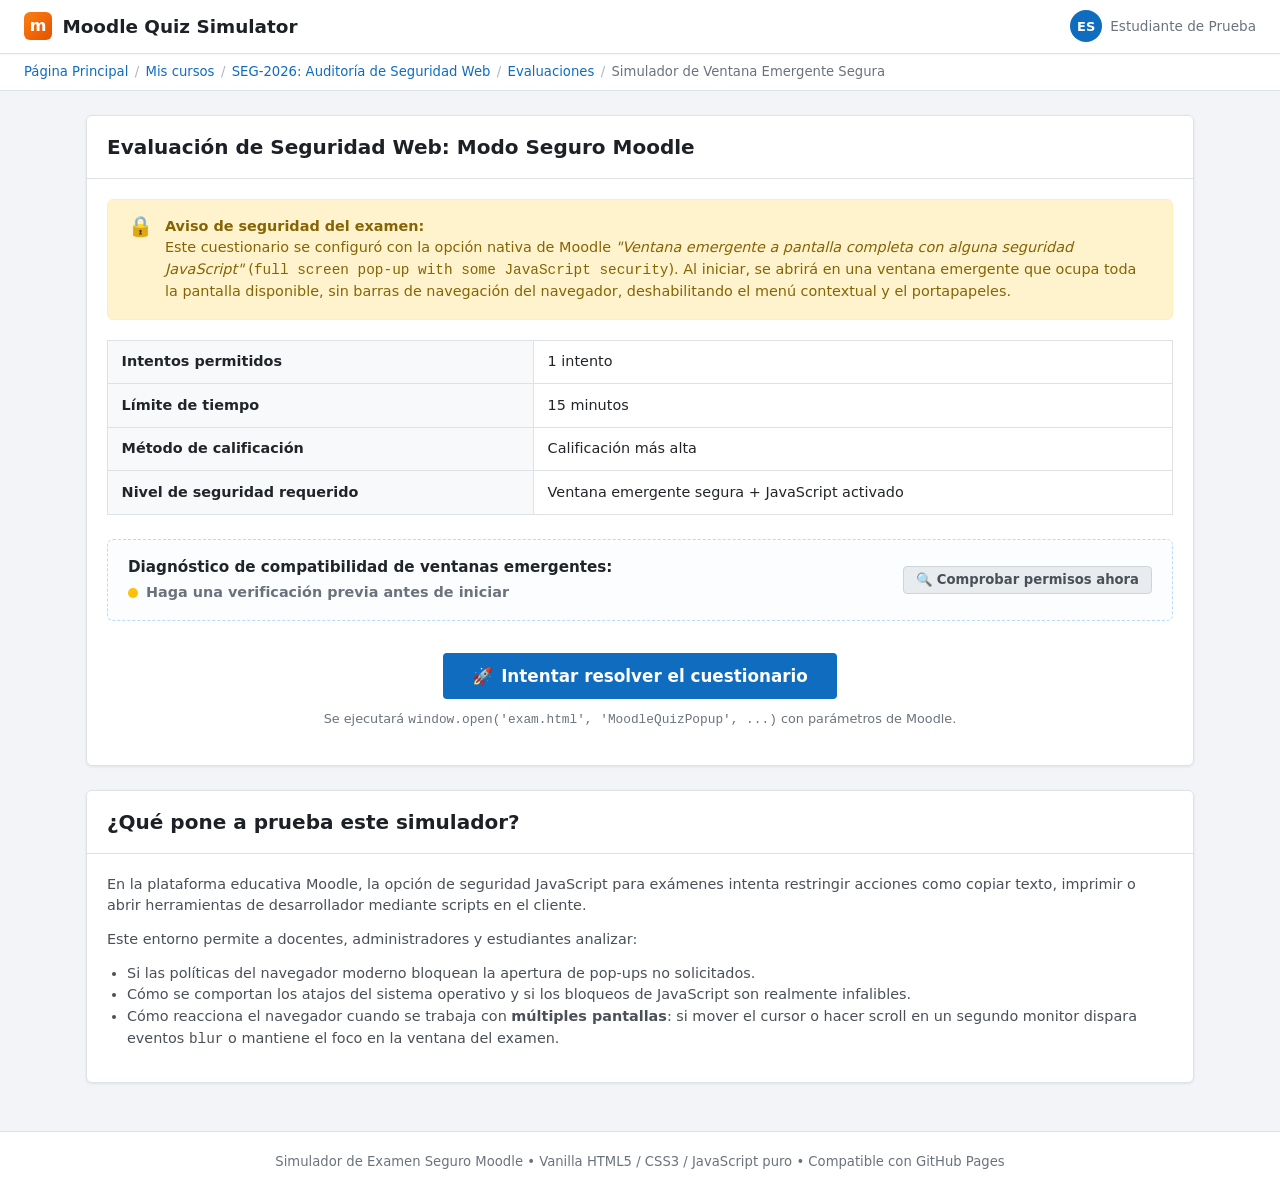
==== index.html @ e976171d "feat: initial release of moodle-quiz-security-simulator" ====
<!DOCTYPE html>
<html lang="es">
<head>
  <meta charset="UTF-8">
  <meta name="viewport" content="width=device-width, initial-scale=1.0">
  <title>Simulador de Seguridad en Cuestionarios Moodle</title>
  <link rel="stylesheet" href="./styles.css">
</head>
<body id="moodle-index-page">

  <!-- Barra Superior / Navbar de Moodle Boost -->
  <header class="moodle-navbar">
    <a href="./index.html" class="moodle-navbar-brand">
      <div class="moodle-logo-icon">m</div>
      <span>Moodle Quiz Simulator</span>
    </a>
    <div class="moodle-navbar-actions">
      <div class="user-badge">
        <div class="user-avatar">ES</div>
        <span>Estudiante de Prueba</span>
      </div>
    </div>
  </header>

  <!-- Migas de Pan (Breadcrumbs) -->
  <nav class="moodle-breadcrumbs" aria-label="Navegación de migas de pan">
    <ul class="breadcrumb-list">
      <li><a href="./index.html">Página Principal</a></li>
      <li><a href="./index.html">Mis cursos</a></li>
      <li><a href="./index.html">SEG-2026: Auditoría de Seguridad Web</a></li>
      <li><a href="./index.html">Evaluaciones</a></li>
      <li aria-current="page">Simulador de Ventana Emergente Segura</li>
    </ul>
  </nav>

  <!-- Contenedor Principal -->
  <main class="main-container">

    <!-- Alerta de Pop-up Bloqueado (Moodle Error Banner) -->
    <section id="popup-blocked-alert" class="popup-blocked-modal" role="alert" aria-live="assertive">
      <div class="popup-blocked-header">
        <span>⚠️</span>
        <span>Ventana emergente bloqueada por el navegador</span>
      </div>
      <p>
        El navegador impidió abrir la ventana segura del cuestionario. Para resolver este examen, debe permitir las ventanas emergentes en este sitio:
      </p>
      <ol class="instructions-steps">
        <li>Mire el extremo derecho de la barra de direcciones de su navegador (URL).</li>
        <li>Haga clic en el icono de <strong>Ventana emergente bloqueada</strong> (suele ser una ventana con una cruz roja o un icono de aviso).</li>
        <li>Seleccione la opción <strong>"Permitir siempre ventanas emergentes y redirecciones de este sitio"</strong>.</li>
        <li>Haga clic en <strong>"Listo"</strong> y vuelva a pulsar el botón <em>"Intentar resolver el cuestionario"</em>.</li>
      </ol>
      <div style="display: flex; gap: 0.5rem; justify-content: flex-end; margin-top: 0.75rem;">
        <button id="btn-dismiss-alert" type="button" class="btn-moodle btn-moodle-secondary btn-sm">Cerrar advertencia</button>
      </div>
    </section>

    <!-- Tarjeta Principal del Cuestionario -->
    <article class="moodle-card">
      <header class="moodle-card-header">
        <h1>Evaluación de Seguridad Web: Modo Seguro Moodle</h1>
      </header>

      <div class="moodle-card-body">
        
        <!-- Aviso de Seguridad Nativo de Moodle -->
        <div class="alert-box alert-warning">
          <div class="alert-box-icon">🔒</div>
          <div>
            <strong>Aviso de seguridad del examen:</strong><br>
            Este cuestionario se configuró con la opción nativa de Moodle 
            <em>"Ventana emergente a pantalla completa con alguna seguridad JavaScript"</em> 
            (<code>full screen pop-up with some JavaScript security</code>). Al iniciar, se abrirá en una ventana emergente que ocupa toda la pantalla disponible, sin barras de navegación del navegador, deshabilitando el menú contextual y el portapapeles.
          </div>
        </div>

        <!-- Tabla Informativa de Parámetros del Examen -->
        <table class="quiz-summary-table">
          <tbody>
            <tr>
              <th scope="row">Intentos permitidos</th>
              <td>1 intento</td>
            </tr>
            <tr>
              <th scope="row">Límite de tiempo</th>
              <td>15 minutos</td>
            </tr>
            <tr>
              <th scope="row">Método de calificación</th>
              <td>Calificación más alta</td>
            </tr>
            <tr>
              <th scope="row">Nivel de seguridad requerido</th>
              <td>Ventana emergente segura + JavaScript activado</td>
            </tr>
          </tbody>
        </table>

        <!-- Comprobador Previo de Permisos de Ventanas Emergentes -->
        <div class="tester-card">
          <div class="tester-status-row">
            <div>
              <div style="font-weight: 600; font-size: 0.95rem; margin-bottom: 0.2rem;">
                Diagnóstico de compatibilidad de ventanas emergentes:
              </div>
              <div class="status-indicator">
                <span id="popup-status-indicator" class="status-dot dot-pending"></span>
                <span id="popup-status-text" style="color: var(--moodle-text-muted);">Haga una verificación previa antes de iniciar</span>
              </div>
            </div>
            <div>
              <button id="btn-test-popup" type="button" class="btn-moodle btn-moodle-secondary btn-sm">
                🔍 Comprobar permisos ahora
              </button>
            </div>
          </div>
        </div>

        <!-- Botón de Inicio del Examen -->
        <div style="text-align: center; margin: 2rem 0 1rem 0;">
          <button id="btn-start-quiz" type="button" class="btn-moodle btn-moodle-primary btn-large">
            <span>🚀</span>
            <span>Intentar resolver el cuestionario</span>
          </button>
          <div style="font-size: 0.8rem; color: var(--moodle-text-muted); margin-top: 0.6rem;">
            Se ejecutará <code>window.open('exam.html', 'MoodleQuizPopup', ...)</code> con parámetros de Moodle.
          </div>
        </div>

      </div>
    </article>

    <!-- Tarjeta Didáctica: Qué simula esta herramienta -->
    <article class="moodle-card">
      <header class="moodle-card-header">
        <h2>¿Qué pone a prueba este simulador?</h2>
      </header>
      <div class="moodle-card-body" style="font-size: 0.9rem; color: #495057;">
        <p style="margin-bottom: 0.75rem;">
          En la plataforma educativa Moodle, la opción de seguridad JavaScript para exámenes intenta restringir acciones como copiar texto, imprimir o abrir herramientas de desarrollador mediante scripts en el cliente.
        </p>
        <p style="margin-bottom: 0.75rem;">
          Este entorno permite a docentes, administradores y estudiantes analizar:
        </p>
        <ul style="padding-left: 1.25rem; margin-bottom: 0.75rem;">
          <li>Si las políticas del navegador moderno bloquean la apertura de pop-ups no solicitados.</li>
          <li>Cómo se comportan los atajos del sistema operativo y si los bloqueos de JavaScript son realmente infalibles.</li>
          <li>Cómo reacciona el navegador cuando se trabaja con <strong>múltiples pantallas</strong>: si mover el cursor o hacer scroll en un segundo monitor dispara eventos <code>blur</code> o mantiene el foco en la ventana del examen.</li>
        </ul>
      </div>
    </article>

  </main>

  <!-- Pie de página de Moodle -->
  <footer class="moodle-footer">
    <p>Simulador de Examen Seguro Moodle • Vanilla HTML5 / CSS3 / JavaScript puro • Compatible con GitHub Pages</p>
  </footer>

  <script src="./app.js"></script>
</body>
</html>
---- styles.css ----
/* ==========================================================================
   Moodle Quiz Security Simulator - Stylesheet
   Inspirado en el tema Boost de Moodle (Bootstrap 4/5 base)
   ========================================================================== */

:root {
  --moodle-primary: #0f6cbf;
  --moodle-primary-hover: #0b5190;
  --moodle-primary-light: #e7f1ff;
  --moodle-primary-border: #b8daff;
  --moodle-secondary: #6c757d;
  --moodle-secondary-bg: #e9ecef;
  --moodle-success: #28a745;
  --moodle-success-bg: #d4edda;
  --moodle-success-border: #c3e6cb;
  --moodle-danger: #dc3545;
  --moodle-danger-bg: #f8d7da;
  --moodle-danger-border: #f5c6cb;
  --moodle-warning: #ffc107;
  --moodle-warning-bg: #fff3cd;
  --moodle-warning-border: #ffeeba;
  --moodle-info: #17a2b8;
  --moodle-info-bg: #d1ecf1;
  --moodle-info-border: #bee5eb;
  
  --moodle-body-bg: #f2f4f8;
  --moodle-card-bg: #ffffff;
  --moodle-text: #212529;
  --moodle-text-muted: #6a737d;
  --moodle-border: #dee2e6;
  --moodle-border-light: #eaebec;
  
  --font-family: system-ui, -apple-system, "Segoe UI", Roboto, "Helvetica Neue", Arial, sans-serif;
  --font-mono: ui-monospace, SFMono-Regular, Menlo, Monaco, Consolas, "Liberation Mono", "Courier New", monospace;
  --radius-sm: 4px;
  --radius-md: 6px;
  --radius-lg: 8px;
  --shadow-sm: 0 1px 3px rgba(0, 0, 0, 0.08);
  --shadow-md: 0 4px 12px rgba(0, 0, 0, 0.1);
  --shadow-lg: 0 8px 24px rgba(0, 0, 0, 0.15);
}

/* Reset y caja */
*, *::before, *::after {
  box-sizing: border-box;
  margin: 0;
  padding: 0;
}

body {
  font-family: var(--font-family);
  background-color: var(--moodle-body-bg);
  color: var(--moodle-text);
  line-height: 1.5;
  font-size: 15px;
  min-height: 100vh;
  display: flex;
  flex-direction: column;
}

/* En la ventana de examen, deshabilitar selección de texto */
body.exam-mode {
  user-select: none;
  -webkit-user-select: none;
  -ms-user-select: none;
  background-color: #f7f8f9;
}

/* ==========================================================================
   Barra Superior / Navbar de Moodle
   ========================================================================== */
.moodle-navbar {
  background-color: #ffffff;
  border-bottom: 1px solid var(--moodle-border);
  padding: 0.65rem 1.5rem;
  display: flex;
  align-items: center;
  justify-content: space-between;
  position: sticky;
  top: 0;
  z-index: 100;
  box-shadow: 0 1px 3px rgba(0, 0, 0, 0.04);
}

.moodle-navbar-brand {
  display: flex;
  align-items: center;
  gap: 0.65rem;
  font-size: 1.15rem;
  font-weight: 700;
  color: #1d2125;
  text-decoration: none;
}

.moodle-logo-icon {
  width: 28px;
  height: 28px;
  background: linear-gradient(135deg, #f98012 0%, #e65100 100%);
  color: #ffffff;
  border-radius: 6px;
  display: flex;
  align-items: center;
  justify-content: center;
  font-weight: 900;
  font-size: 16px;
}

.moodle-navbar-actions {
  display: flex;
  align-items: center;
  gap: 1rem;
}

.user-badge {
  display: flex;
  align-items: center;
  gap: 0.5rem;
  font-size: 0.85rem;
  color: var(--moodle-text-muted);
}

.user-avatar {
  width: 32px;
  height: 32px;
  border-radius: 50%;
  background-color: var(--moodle-primary);
  color: white;
  display: flex;
  align-items: center;
  justify-content: center;
  font-weight: 600;
  font-size: 13px;
}

/* Navbar especial de modo examen (minimalista) */
.exam-navbar {
  background-color: #1e293b;
  color: #ffffff;
  padding: 0.5rem 1.25rem;
  display: flex;
  align-items: center;
  justify-content: space-between;
  border-bottom: 1px solid #334155;
}

.exam-navbar-title {
  display: flex;
  align-items: center;
  gap: 0.5rem;
  font-weight: 600;
  font-size: 0.95rem;
}

.exam-security-pill {
  background-color: rgba(220, 53, 69, 0.2);
  color: #ff8591;
  border: 1px solid rgba(220, 53, 69, 0.4);
  padding: 0.2rem 0.55rem;
  border-radius: 20px;
  font-size: 0.75rem;
  font-weight: 600;
  letter-spacing: 0.3px;
  display: flex;
  align-items: center;
  gap: 0.35rem;
}

/* Migas de pan (Breadcrumbs) */
.moodle-breadcrumbs {
  background-color: #ffffff;
  border-bottom: 1px solid var(--moodle-border);
  padding: 0.5rem 1.5rem;
  font-size: 0.825rem;
}

.breadcrumb-list {
  display: flex;
  flex-wrap: wrap;
  align-items: center;
  list-style: none;
  gap: 0.4rem;
  color: var(--moodle-text-muted);
}

.breadcrumb-list li:not(:last-child)::after {
  content: "/";
  margin-left: 0.4rem;
  color: #adb5bd;
}

.breadcrumb-list a {
  color: var(--moodle-primary);
  text-decoration: none;
}

.breadcrumb-list a:hover {
  text-decoration: underline;
}

/* ==========================================================================
   Contenedor Principal y Layout
   ========================================================================== */
.main-container {
  max-width: 1140px;
  margin: 1.5rem auto;
  padding: 0 1rem;
  width: 100%;
  flex: 1;
}

.exam-main-container {
  max-width: 1300px;
  margin: 1rem auto;
  padding: 0 1rem 8rem 1rem; /* margen inferior para el panel */
  width: 100%;
}

/* Tarjetas Moodle */
.moodle-card {
  background-color: var(--moodle-card-bg);
  border: 1px solid var(--moodle-border);
  border-radius: var(--radius-md);
  box-shadow: var(--shadow-sm);
  margin-bottom: 1.5rem;
  overflow: hidden;
}

.moodle-card-header {
  padding: 1rem 1.25rem;
  border-bottom: 1px solid var(--moodle-border);
  background-color: #ffffff;
  display: flex;
  align-items: center;
  justify-content: space-between;
}

.moodle-card-header h1,
.moodle-card-header h2,
.moodle-card-header h3 {
  font-size: 1.25rem;
  font-weight: 600;
  color: #1d2125;
}

.moodle-card-body {
  padding: 1.25rem;
}

/* ==========================================================================
   Alertas y Banners informativos
   ========================================================================== */
.alert-box {
  padding: 1rem 1.25rem;
  border-radius: var(--radius-md);
  margin-bottom: 1.25rem;
  display: flex;
  gap: 0.75rem;
  align-items: flex-start;
  font-size: 0.9rem;
}

.alert-box-icon {
  font-size: 1.25rem;
  line-height: 1;
  flex-shrink: 0;
}

.alert-box.alert-info {
  background-color: var(--moodle-info-bg);
  border: 1px solid var(--moodle-info-border);
  color: #0c5460;
}

.alert-box.alert-warning {
  background-color: var(--moodle-warning-bg);
  border: 1px solid var(--moodle-warning-border);
  color: #856404;
}

.alert-box.alert-danger {
  background-color: var(--moodle-danger-bg);
  border: 1px solid var(--moodle-danger-border);
  color: #721c24;
}

.alert-box.alert-success {
  background-color: var(--moodle-success-bg);
  border: 1px solid var(--moodle-success-border);
  color: #155724;
}

/* Modal o Alerta de Pop-up Bloqueado */
.popup-blocked-modal {
  display: none;
  background-color: var(--moodle-danger-bg);
  border: 2px solid var(--moodle-danger);
  border-radius: var(--radius-md);
  padding: 1.25rem;
  margin-bottom: 1.5rem;
  animation: pulseWarning 0.3s ease-in-out;
}

@keyframes pulseWarning {
  0% { transform: scale(0.98); opacity: 0; }
  100% { transform: scale(1); opacity: 1; }
}

.popup-blocked-modal.active {
  display: block;
}

.popup-blocked-header {
  display: flex;
  align-items: center;
  gap: 0.5rem;
  color: #721c24;
  font-weight: 700;
  font-size: 1.1rem;
  margin-bottom: 0.75rem;
}

.instructions-steps {
  margin: 0.75rem 0 1rem 1.25rem;
  color: #491217;
  font-size: 0.88rem;
}

.instructions-steps li {
  margin-bottom: 0.4rem;
}

/* ==========================================================================
   Tablas y Resúmenes de Examen (Estilo Moodle)
   ========================================================================== */
.quiz-summary-table {
  width: 100%;
  border-collapse: collapse;
  margin-bottom: 1.5rem;
  font-size: 0.9rem;
}

.quiz-summary-table th,
.quiz-summary-table td {
  padding: 0.65rem 0.85rem;
  border: 1px solid var(--moodle-border);
  text-align: left;
}

.quiz-summary-table th {
  background-color: #f8f9fa;
  font-weight: 600;
  color: var(--moodle-text);
  width: 40%;
}

.quiz-summary-table td {
  background-color: #ffffff;
}

/* Botones principales */
.btn-moodle {
  display: inline-flex;
  align-items: center;
  justify-content: center;
  gap: 0.5rem;
  padding: 0.6rem 1.35rem;
  font-size: 0.95rem;
  font-weight: 600;
  border-radius: var(--radius-sm);
  border: 1px solid transparent;
  cursor: pointer;
  transition: all 0.15s ease-in-out;
  text-decoration: none;
  font-family: inherit;
}

.btn-moodle-primary {
  background-color: var(--moodle-primary);
  color: #ffffff;
}

.btn-moodle-primary:hover {
  background-color: var(--moodle-primary-hover);
  color: #ffffff;
}

.btn-moodle-secondary {
  background-color: #e9ecef;
  color: #495057;
  border-color: #ced4da;
}

.btn-moodle-secondary:hover {
  background-color: #dde2e6;
  color: #212529;
}

.btn-moodle-danger {
  background-color: var(--moodle-danger);
  color: #ffffff;
}

.btn-moodle-danger:hover {
  background-color: #bd2130;
}

.btn-sm {
  padding: 0.35rem 0.75rem;
  font-size: 0.825rem;
}

.btn-large {
  padding: 0.75rem 1.75rem;
  font-size: 1.05rem;
}

/* ==========================================================================
   Comprobador de Permisos Pop-up (index.html)
   ========================================================================== */
.tester-card {
  background-color: #ffffff;
  border: 1px dashed var(--moodle-primary-border);
  background-color: #fbfdff;
  border-radius: var(--radius-md);
  padding: 1rem 1.25rem;
  margin-bottom: 1.5rem;
}

.tester-status-row {
  display: flex;
  align-items: center;
  justify-content: space-between;
  flex-wrap: wrap;
  gap: 0.75rem;
}

.status-indicator {
  display: inline-flex;
  align-items: center;
  gap: 0.5rem;
  font-weight: 600;
  font-size: 0.9rem;
}

.status-dot {
  width: 10px;
  height: 10px;
  border-radius: 50%;
  display: inline-block;
}

.status-dot.dot-pending { background-color: var(--moodle-warning); }
.status-dot.dot-success { background-color: var(--moodle-success); }
.status-dot.dot-danger { background-color: var(--moodle-danger); }

/* ==========================================================================
   Layout de la vista de Examen (exam.html)
   ========================================================================== */
.exam-layout {
  display: grid;
  grid-template-columns: 1fr 280px;
  gap: 1.5rem;
  align-items: start;
}

@media (max-width: 900px) {
  .exam-layout {
    grid-template-columns: 1fr;
  }
  .exam-sidebar {
    order: -1;
  }
}

/* Pregunta estilo Moodle (Formato Oficial .que.multichoice) */
.que {
  display: grid;
  grid-template-columns: 140px 1fr;
  background-color: #ffffff;
  border: 1px solid var(--moodle-border);
  border-radius: var(--radius-md);
  margin-bottom: 1.5rem;
  overflow: hidden;
  box-shadow: var(--shadow-sm);
}

@media (max-width: 600px) {
  .que {
    grid-template-columns: 1fr;
  }
}

.que .info {
  background-color: #f8f9fa;
  border-right: 1px solid var(--moodle-border);
  padding: 1rem;
  font-size: 0.8rem;
  color: var(--moodle-text-muted);
}

@media (max-width: 600px) {
  .que .info {
    border-right: none;
    border-bottom: 1px solid var(--moodle-border);
  }
}

.que .info .no {
  font-weight: 700;
  font-size: 1rem;
  color: #1d2125;
  margin-bottom: 0.35rem;
}

.que .info .status {
  margin-bottom: 0.35rem;
}

.que .info .grade {
  margin-bottom: 0.75rem;
}

.que .info .flag-toggle {
  display: inline-flex;
  align-items: center;
  gap: 0.3rem;
  color: #6a737d;
  cursor: pointer;
  background: none;
  border: none;
  font-size: 0.75rem;
  padding: 0;
  font-family: inherit;
}

.que .info .flag-toggle:hover {
  color: var(--moodle-danger);
}

.que .info .flag-toggle.flagged {
  color: var(--moodle-danger);
  font-weight: 600;
}

.que .content {
  padding: 1.25rem;
}

.que .qtext {
  font-size: 0.95rem;
  font-weight: 500;
  margin-bottom: 1rem;
  color: #1d2125;
}

.que .ablock .answer {
  display: flex;
  flex-direction: column;
  gap: 0.5rem;
}

.que .answer label {
  display: flex;
  align-items: flex-start;
  gap: 0.5rem;
  padding: 0.5rem 0.65rem;
  border-radius: var(--radius-sm);
  cursor: pointer;
  transition: background-color 0.1s;
  font-size: 0.9rem;
}

.que .answer label:hover {
  background-color: #f1f5f9;
}

.que .answer input[type="radio"] {
  margin-top: 0.2rem;
  accent-color: var(--moodle-primary);
  cursor: pointer;
}

/* Barra lateral de Navegación del Cuestionario */
.exam-sidebar {
  position: sticky;
  top: 1rem;
}

.sidebar-box {
  background-color: #ffffff;
  border: 1px solid var(--moodle-border);
  border-radius: var(--radius-md);
  padding: 1rem;
  box-shadow: var(--shadow-sm);
  margin-bottom: 1rem;
}

.sidebar-title {
  font-size: 0.85rem;
  font-weight: 700;
  text-transform: uppercase;
  letter-spacing: 0.5px;
  color: var(--moodle-text-muted);
  margin-bottom: 0.75rem;
  display: flex;
  align-items: center;
  gap: 0.4rem;
}

/* Temporizador */
.timer-container {
  display: flex;
  align-items: center;
  justify-content: center;
  gap: 0.5rem;
  font-size: 1.5rem;
  font-weight: 700;
  font-family: var(--font-mono);
  padding: 0.6rem;
  background-color: #f8f9fa;
  border-radius: var(--radius-sm);
  border: 1px solid var(--moodle-border);
  color: #1d2125;
}

.timer-container.urgent {
  background-color: var(--moodle-danger-bg);
  border-color: var(--moodle-danger-border);
  color: var(--moodle-danger);
  animation: pulseTimer 1s infinite alternate;
}

@keyframes pulseTimer {
  0% { transform: scale(1); }
  100% { transform: scale(1.02); }
}

/* Rejilla de botones de pregunta */
.quiz-nav-grid {
  display: grid;
  grid-template-columns: repeat(4, 1fr);
  gap: 0.4rem;
  margin-bottom: 1rem;
}

.qnbutton {
  height: 38px;
  background-color: #ffffff;
  border: 1px solid #6a737d;
  border-radius: var(--radius-sm);
  display: flex;
  flex-direction: column;
  text-decoration: none;
  font-size: 0.75rem;
  font-weight: 700;
  cursor: pointer;
  overflow: hidden;
  transition: border-color 0.15s;
}

.qnbutton:hover {
  border-color: var(--moodle-primary);
}

.qnbutton .thispageholder {
  height: 60%;
  display: flex;
  align-items: center;
  justify-content: center;
  color: #212529;
}

.qnbutton .trafficlight {
  height: 40%;
  background-color: #ffffff;
  border-top: 1px solid #ced4da;
}

/* Cuando la pregunta está contestada, la mitad inferior se vuelve gris */
.qnbutton.answered .trafficlight {
  background-color: #6c757d;
}

.qnbutton.flagged .thispageholder::after {
  content: "▲";
  color: var(--moodle-danger);
  font-size: 8px;
  position: absolute;
  top: 2px;
  right: 2px;
}

/* ==========================================================================
   Toasts no intrusivos (Alertas de Bloqueo de Atajos y Clic Derecho)
   ========================================================================== */
.toast-container {
  position: fixed;
  top: 1.5rem;
  left: 50%;
  transform: translateX(-50%);
  z-index: 9999;
  display: flex;
  flex-direction: column;
  gap: 0.5rem;
  pointer-events: none;
}

.security-toast {
  background-color: #1e293b;
  color: #ffffff;
  padding: 0.65rem 1.25rem;
  border-radius: 30px;
  font-size: 0.85rem;
  font-weight: 600;
  box-shadow: 0 4px 14px rgba(0, 0, 0, 0.25);
  border: 1px solid #475569;
  display: flex;
  align-items: center;
  gap: 0.5rem;
  pointer-events: auto;
  opacity: 0;
  transform: translateY(-10px);
  transition: all 0.25s cubic-bezier(0.16, 1, 0.3, 1);
}

.security-toast.show {
  opacity: 1;
  transform: translateY(0);
}

.security-toast.toast-danger {
  background-color: #7f1d1d;
  border-color: #b91c1c;
  color: #fecaca;
}

.security-toast.toast-warning {
  background-color: #78350f;
  border-color: #d97706;
  color: #fde68a;
}

/* ==========================================================================
   Panel de Diagnóstico Técnico (Telemetría en Vivo)
   ========================================================================== */
.telemetry-dock {
  position: fixed;
  bottom: 0;
  left: 0;
  right: 0;
  background-color: #0f172a;
  color: #f1f5f9;
  border-top: 1px solid #334155;
  box-shadow: 0 -4px 20px rgba(0, 0, 0, 0.35);
  z-index: 1000;
  transition: transform 0.3s cubic-bezier(0.16, 1, 0.3, 1);
  font-family: var(--font-family);
}

.telemetry-dock.minimized {
  transform: translateY(calc(100% - 42px));
}

.telemetry-dock-header {
  padding: 0.55rem 1.25rem;
  background-color: #1e293b;
  display: flex;
  align-items: center;
  justify-content: space-between;
  cursor: pointer;
  border-bottom: 1px solid #334155;
}

.telemetry-title {
  display: flex;
  align-items: center;
  gap: 0.5rem;
  font-size: 0.825rem;
  font-weight: 700;
  text-transform: uppercase;
  letter-spacing: 0.6px;
  color: #94a3b8;
}

.telemetry-live-pills {
  display: flex;
  align-items: center;
  gap: 0.5rem;
}

.telemetry-pill {
  font-size: 0.725rem;
  padding: 0.15rem 0.5rem;
  border-radius: 12px;
  font-weight: 600;
  display: inline-flex;
  align-items: center;
  gap: 0.3rem;
}

.telemetry-pill.pill-active {
  background-color: rgba(34, 197, 94, 0.2);
  color: #4ade80;
  border: 1px solid rgba(34, 197, 94, 0.4);
}

.telemetry-pill.pill-lost {
  background-color: rgba(239, 68, 68, 0.2);
  color: #f87171;
  border: 1px solid rgba(239, 68, 68, 0.4);
  animation: pulsePill 0.8s infinite alternate;
}

@keyframes pulsePill {
  0% { opacity: 0.7; }
  100% { opacity: 1; }
}

.telemetry-body {
  padding: 1rem 1.25rem;
  max-height: 280px;
  overflow-y: auto;
  display: grid;
  grid-template-columns: 280px 1fr;
  gap: 1.25rem;
}

@media (max-width: 800px) {
  .telemetry-body {
    grid-template-columns: 1fr;
  }
}

.telemetry-stats-grid {
  display: grid;
  grid-template-columns: 1fr 1fr;
  gap: 0.65rem;
}

.stat-card {
  background-color: #1e293b;
  border: 1px solid #334155;
  border-radius: var(--radius-sm);
  padding: 0.6rem;
  text-align: center;
}

.stat-value {
  font-size: 1.4rem;
  font-weight: 800;
  color: #38bdf8;
  font-family: var(--font-mono);
  line-height: 1.2;
}

.stat-label {
  font-size: 0.7rem;
  color: #94a3b8;
  margin-top: 0.2rem;
  text-transform: uppercase;
}

.telemetry-console-wrapper {
  display: flex;
  flex-direction: column;
}

.telemetry-console-header {
  display: flex;
  align-items: center;
  justify-content: space-between;
  margin-bottom: 0.4rem;
  font-size: 0.75rem;
  color: #94a3b8;
}

.telemetry-console {
  background-color: #030712;
  border: 1px solid #1f2937;
  border-radius: var(--radius-sm);
  padding: 0.65rem;
  font-family: var(--font-mono);
  font-size: 0.75rem;
  height: 160px;
  overflow-y: auto;
  color: #cbd5e1;
  display: flex;
  flex-direction: column;
  gap: 0.25rem;
}

.log-entry {
  display: flex;
  gap: 0.45rem;
  align-items: baseline;
  word-break: break-all;
}

.log-time {
  color: #64748b;
  flex-shrink: 0;
}

.log-type-blur { color: #f87171; }
.log-type-focus { color: #4ade80; }
.log-type-security { color: #fbbf24; }
.log-type-visibility { color: #c084fc; }
.log-type-info { color: #38bdf8; }

.telemetry-info-note {
  grid-column: 1 / -1;
  font-size: 0.75rem;
  color: #94a3b8;
  border-top: 1px solid #334155;
  padding-top: 0.5rem;
  display: flex;
  align-items: center;
  justify-content: space-between;
  flex-wrap: wrap;
  gap: 0.5rem;
}

/* Modal de confirmación de fin de examen */
.modal-overlay {
  position: fixed;
  top: 0;
  left: 0;
  right: 0;
  bottom: 0;
  background-color: rgba(0, 0, 0, 0.55);
  display: none;
  align-items: center;
  justify-content: center;
  z-index: 10000;
  padding: 1rem;
}

.modal-overlay.active {
  display: flex;
}

.modal-dialog {
  background-color: #ffffff;
  border-radius: var(--radius-md);
  max-width: 520px;
  width: 100%;
  box-shadow: var(--shadow-lg);
  overflow: hidden;
  animation: modalEnter 0.2s ease-out;
}

@keyframes modalEnter {
  0% { opacity: 0; transform: translateY(-15px); }
  100% { opacity: 1; transform: translateY(0); }
}

.modal-header {
  padding: 1rem 1.25rem;
  border-bottom: 1px solid var(--moodle-border);
  font-weight: 700;
  font-size: 1.1rem;
  display: flex;
  align-items: center;
  justify-content: space-between;
}

.modal-body {
  padding: 1.25rem;
  font-size: 0.925rem;
}

.modal-footer {
  padding: 0.85rem 1.25rem;
  border-top: 1px solid var(--moodle-border);
  background-color: #f8f9fa;
  display: flex;
  justify-content: flex-end;
  gap: 0.75rem;
}

/* Footer genérico */
.moodle-footer {
  background-color: #ffffff;
  border-top: 1px solid var(--moodle-border);
  padding: 1.25rem;
  text-align: center;
  font-size: 0.825rem;
  color: var(--moodle-text-muted);
  margin-top: auto;
}
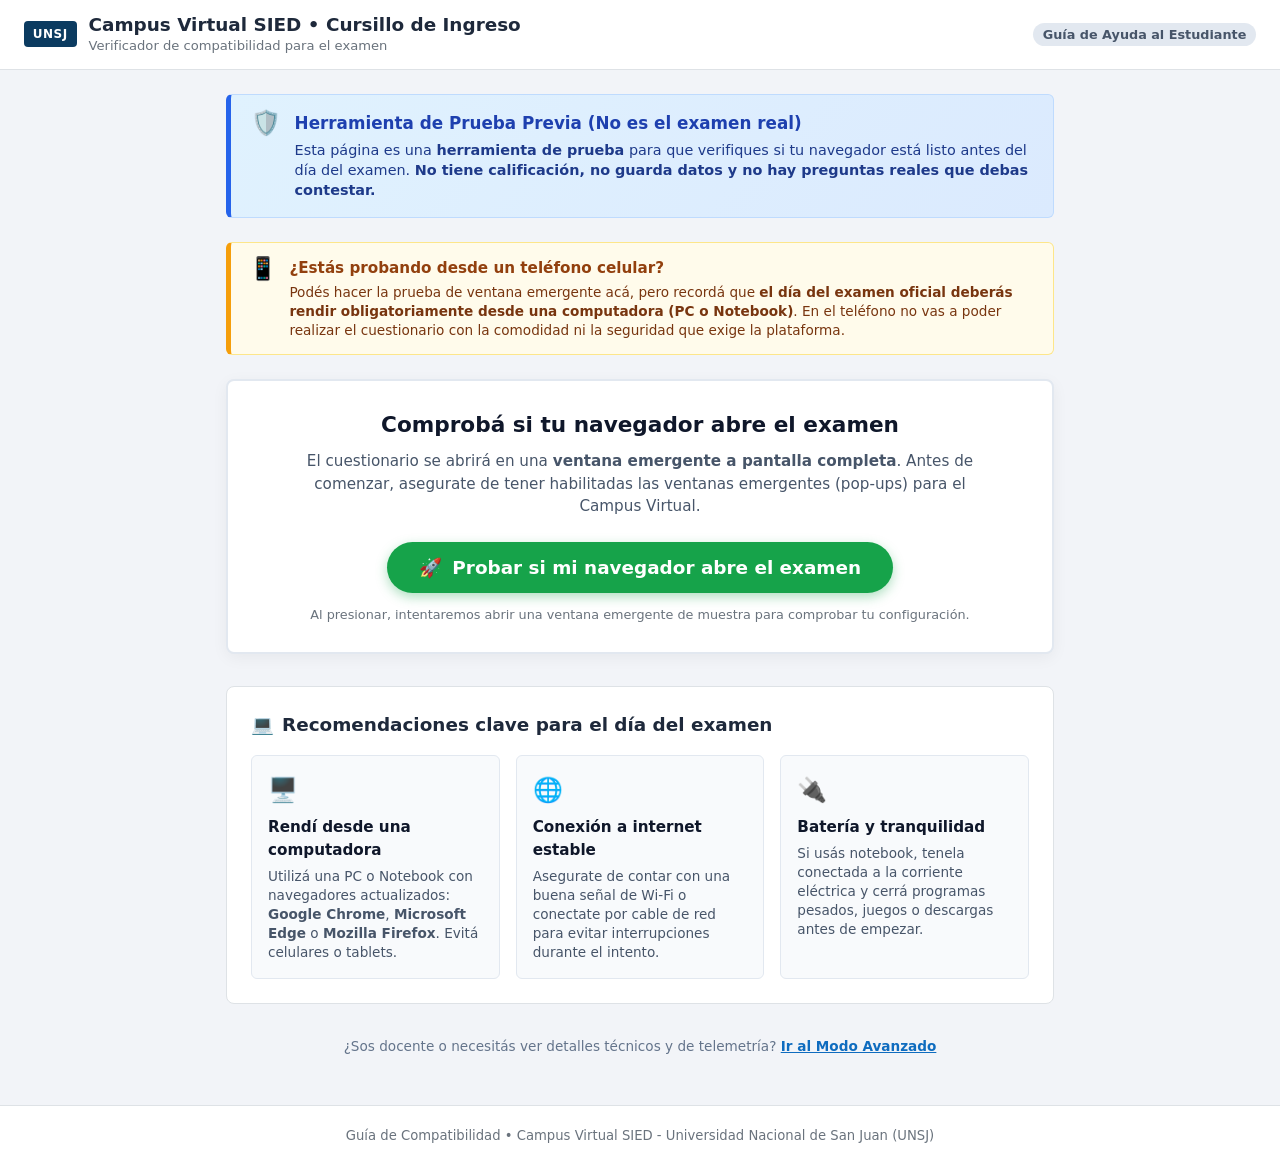
==== commit 379609ed: "feat(ux): simplify student index, add anti-panic notices, preserve advanced mode in advanced.html" ====
--- a/index.html
+++ b/index.html
@@ -3,159 +3,170 @@
 <head>
   <meta charset="UTF-8">
   <meta name="viewport" content="width=device-width, initial-scale=1.0">
-  <title>Simulador de Seguridad en Cuestionarios Moodle</title>
+  <title>Verificador de Ventanas Emergentes - Cursillo UNSJ (SIED)</title>
   <link rel="stylesheet" href="./styles.css">
 </head>
-<body id="moodle-index-page">
+<body id="moodle-student-page">
 
-  <!-- Barra Superior / Navbar de Moodle Boost -->
-  <header class="moodle-navbar">
-    <a href="./index.html" class="moodle-navbar-brand">
-      <div class="moodle-logo-icon">m</div>
-      <span>Moodle Quiz Simulator</span>
-    </a>
-    <div class="moodle-navbar-actions">
-      <div class="user-badge">
-        <div class="user-avatar">ES</div>
-        <span>Estudiante de Prueba</span>
+  <!-- Header Institucional Amigable -->
+  <header class="portal-brand-header">
+    <div class="portal-brand-left">
+      <span class="unsj-badge">UNSJ</span>
+      <div class="portal-title-block">
+        <h1>Campus Virtual SIED • Cursillo de Ingreso</h1>
+        <p>Verificador de compatibilidad para el examen</p>
       </div>
+    </div>
+    <div>
+      <span style="font-size: 0.8rem; background: #e2e8f0; color: #475569; padding: 0.25rem 0.6rem; border-radius: 20px; font-weight: 600;">
+        Guía de Ayuda al Estudiante
+      </span>
     </div>
   </header>
 
-  <!-- Migas de Pan (Breadcrumbs) -->
-  <nav class="moodle-breadcrumbs" aria-label="Navegación de migas de pan">
-    <ul class="breadcrumb-list">
-      <li><a href="./index.html">Página Principal</a></li>
-      <li><a href="./index.html">Mis cursos</a></li>
-      <li><a href="./index.html">SEG-2026: Auditoría de Seguridad Web</a></li>
-      <li><a href="./index.html">Evaluaciones</a></li>
-      <li aria-current="page">Simulador de Ventana Emergente Segura</li>
-    </ul>
-  </nav>
+  <div class="student-portal-wrapper">
 
-  <!-- Contenedor Principal -->
-  <main class="main-container">
-
-    <!-- Alerta de Pop-up Bloqueado (Moodle Error Banner) -->
-    <section id="popup-blocked-alert" class="popup-blocked-modal" role="alert" aria-live="assertive">
-      <div class="popup-blocked-header">
-        <span>⚠️</span>
-        <span>Ventana emergente bloqueada por el navegador</span>
-      </div>
-      <p>
-        El navegador impidió abrir la ventana segura del cuestionario. Para resolver este examen, debe permitir las ventanas emergentes en este sitio:
-      </p>
-      <ol class="instructions-steps">
-        <li>Mire el extremo derecho de la barra de direcciones de su navegador (URL).</li>
-        <li>Haga clic en el icono de <strong>Ventana emergente bloqueada</strong> (suele ser una ventana con una cruz roja o un icono de aviso).</li>
-        <li>Seleccione la opción <strong>"Permitir siempre ventanas emergentes y redirecciones de este sitio"</strong>.</li>
-        <li>Haga clic en <strong>"Listo"</strong> y vuelva a pulsar el botón <em>"Intentar resolver el cuestionario"</em>.</li>
-      </ol>
-      <div style="display: flex; gap: 0.5rem; justify-content: flex-end; margin-top: 0.75rem;">
-        <button id="btn-dismiss-alert" type="button" class="btn-moodle btn-moodle-secondary btn-sm">Cerrar advertencia</button>
+    <!-- 1. Cartel Anti-Pánico y Claridad Absoluta -->
+    <section class="anti-panic-banner" role="status">
+      <div class="anti-panic-icon">🛡️</div>
+      <div class="anti-panic-content">
+        <h2>Herramienta de Prueba Previa (No es el examen real)</h2>
+        <p>
+          Esta página es una <strong>herramienta de prueba</strong> para que verifiques si tu navegador está listo antes del día del examen. 
+          <strong>No tiene calificación, no guarda datos y no hay preguntas reales que debas contestar.</strong>
+        </p>
       </div>
     </section>
 
-    <!-- Tarjeta Principal del Cuestionario -->
-    <article class="moodle-card">
-      <header class="moodle-card-header">
-        <h1>Evaluación de Seguridad Web: Modo Seguro Moodle</h1>
-      </header>
+    <!-- 2. Aviso para personas que entran desde el celular -->
+    <section class="mobile-notice-box" role="note">
+      <div style="font-size: 1.4rem; line-height: 1;">📱</div>
+      <div>
+        <h3>¿Estás probando desde un teléfono celular?</h3>
+        <p>
+          Podés hacer la prueba de ventana emergente acá, pero recordá que <strong>el día del examen oficial deberás rendir obligatoriamente desde una computadora (PC o Notebook)</strong>. En el teléfono no vas a poder realizar el cuestionario con la comodidad ni la seguridad que exige la plataforma.
+        </p>
+      </div>
+    </section>
 
-      <div class="moodle-card-body">
-        
-        <!-- Aviso de Seguridad Nativo de Moodle -->
-        <div class="alert-box alert-warning">
-          <div class="alert-box-icon">🔒</div>
-          <div>
-            <strong>Aviso de seguridad del examen:</strong><br>
-            Este cuestionario se configuró con la opción nativa de Moodle 
-            <em>"Ventana emergente a pantalla completa con alguna seguridad JavaScript"</em> 
-            (<code>full screen pop-up with some JavaScript security</code>). Al iniciar, se abrirá en una ventana emergente que ocupa toda la pantalla disponible, sin barras de navegación del navegador, deshabilitando el menú contextual y el portapapeles.
+    <!-- 3. Tarjeta Principal de Prueba -->
+    <main class="hero-test-card">
+      <h2>Comprobá si tu navegador abre el examen</h2>
+      
+      <p class="hero-description">
+        El cuestionario se abrirá en una <strong>ventana emergente a pantalla completa</strong>. Antes de comenzar, asegurate de tener habilitadas las ventanas emergentes (pop-ups) para el Campus Virtual.
+      </p>
+
+      <!-- Botón Gigante de Prueba -->
+      <div>
+        <button id="btn-test-student" type="button" class="btn-hero-test">
+          <span>🚀</span>
+          <span>Probar si mi navegador abre el examen</span>
+        </button>
+        <div class="btn-hero-subtext">
+          Al presionar, intentaremos abrir una ventana emergente de muestra para comprobar tu configuración.
+        </div>
+      </div>
+
+      <!-- Mensaje de Éxito al Abrir la Ventana -->
+      <div id="student-success-banner" class="success-open-banner" role="alert">
+        <div style="font-size: 1.3rem;">🎉</div>
+        <div>
+          <strong>¡Excelente! La ventana emergente se abrió correctamente.</strong><br>
+          <span style="font-size: 0.88rem;">
+            Tu navegador está perfectamente configurado y vas a poder entrar a rendir el cuestionario en el Campus Virtual sin bloqueos.
+          </span>
+        </div>
+      </div>
+
+      <!-- Alerta Paso a Paso si el Navegador Bloquea la Ventana -->
+      <section id="student-blocked-card" class="friendly-blocked-card" role="alert">
+        <div class="friendly-blocked-title">
+          <span>⚠️</span>
+          <span>El navegador bloqueó la ventana emergente</span>
+        </div>
+        <p style="font-size: 0.92rem; color: #4c0519; margin-bottom: 0.75rem;">
+          No te preocupes, esto es normal. Tu navegador tiene activado el bloqueador automático. Seguí estos 3 pasos para solucionarlo en 10 segundos:
+        </p>
+
+        <div class="friendly-steps-list">
+          <div class="step-item">
+            <div class="step-number">1</div>
+            <div class="step-text">
+              <strong>Hacé clic en el ícono de ventana bloqueada:</strong> Mirá arriba, en el extremo derecho de la barra donde está escrita la dirección de la página (verás un ícono con una pequeña cruz roja o una ventana emergente).
+            </div>
           </div>
-        </div>
 
-        <!-- Tabla Informativa de Parámetros del Examen -->
-        <table class="quiz-summary-table">
-          <tbody>
-            <tr>
-              <th scope="row">Intentos permitidos</th>
-              <td>1 intento</td>
-            </tr>
-            <tr>
-              <th scope="row">Límite de tiempo</th>
-              <td>15 minutos</td>
-            </tr>
-            <tr>
-              <th scope="row">Método de calificación</th>
-              <td>Calificación más alta</td>
-            </tr>
-            <tr>
-              <th scope="row">Nivel de seguridad requerido</th>
-              <td>Ventana emergente segura + JavaScript activado</td>
-            </tr>
-          </tbody>
-        </table>
+          <div class="step-item">
+            <div class="step-number">2</div>
+            <div class="step-text">
+              <strong>Seleccioná:</strong> La opción que dice <em>“Permitir siempre ventanas emergentes y redirecciones de este sitio”</em> y presioná <strong>Listo</strong>.
+            </div>
+          </div>
 
-        <!-- Comprobador Previo de Permisos de Ventanas Emergentes -->
-        <div class="tester-card">
-          <div class="tester-status-row">
-            <div>
-              <div style="font-weight: 600; font-size: 0.95rem; margin-bottom: 0.2rem;">
-                Diagnóstico de compatibilidad de ventanas emergentes:
-              </div>
-              <div class="status-indicator">
-                <span id="popup-status-indicator" class="status-dot dot-pending"></span>
-                <span id="popup-status-text" style="color: var(--moodle-text-muted);">Haga una verificación previa antes de iniciar</span>
-              </div>
-            </div>
-            <div>
-              <button id="btn-test-popup" type="button" class="btn-moodle btn-moodle-secondary btn-sm">
-                🔍 Comprobar permisos ahora
-              </button>
+          <div class="step-item">
+            <div class="step-number">3</div>
+            <div class="step-text">
+              <strong>Volvé a probar:</strong> Presioná nuevamente el botón verde <em>“Probar si mi navegador abre el examen”</em> de aquí arriba.
             </div>
           </div>
         </div>
 
-        <!-- Botón de Inicio del Examen -->
-        <div style="text-align: center; margin: 2rem 0 1rem 0;">
-          <button id="btn-start-quiz" type="button" class="btn-moodle btn-moodle-primary btn-large">
-            <span>🚀</span>
-            <span>Intentar resolver el cuestionario</span>
+        <div style="text-align: right; margin-top: 0.5rem;">
+          <button id="btn-dismiss-student-alert" type="button" class="btn-moodle btn-moodle-secondary btn-sm">
+            Entendido, cerrar este aviso
           </button>
-          <div style="font-size: 0.8rem; color: var(--moodle-text-muted); margin-top: 0.6rem;">
-            Se ejecutará <code>window.open('exam.html', 'MoodleQuizPopup', ...)</code> con parámetros de Moodle.
+        </div>
+      </section>
+
+    </main>
+
+    <!-- 4. Recomendaciones Oficiales para el Día del Examen -->
+    <section class="recommendations-section">
+      <h2>
+        <span>💻</span>
+        <span>Recomendaciones clave para el día del examen</span>
+      </h2>
+      <div class="recommendations-grid">
+        <div class="rec-card">
+          <div class="rec-icon">🖥️</div>
+          <div class="rec-title">Rendí desde una computadora</div>
+          <div class="rec-desc">
+            Utilizá una PC o Notebook con navegadores actualizados: <strong>Google Chrome</strong>, <strong>Microsoft Edge</strong> o <strong>Mozilla Firefox</strong>. Evitá celulares o tablets.
           </div>
         </div>
 
+        <div class="rec-card">
+          <div class="rec-icon">🌐</div>
+          <div class="rec-title">Conexión a internet estable</div>
+          <div class="rec-desc">
+            Asegurate de contar con una buena señal de Wi-Fi o conectate por cable de red para evitar interrupciones durante el intento.
+          </div>
+        </div>
+
+        <div class="rec-card">
+          <div class="rec-icon">🔌</div>
+          <div class="rec-title">Batería y tranquilidad</div>
+          <div class="rec-desc">
+            Si usás notebook, tenela conectada a la corriente eléctrica y cerrá programas pesados, juegos o descargas antes de empezar.
+          </div>
+        </div>
       </div>
-    </article>
+    </section>
 
-    <!-- Tarjeta Didáctica: Qué simula esta herramienta -->
-    <article class="moodle-card">
-      <header class="moodle-card-header">
-        <h2>¿Qué pone a prueba este simulador?</h2>
-      </header>
-      <div class="moodle-card-body" style="font-size: 0.9rem; color: #495057;">
-        <p style="margin-bottom: 0.75rem;">
-          En la plataforma educativa Moodle, la opción de seguridad JavaScript para exámenes intenta restringir acciones como copiar texto, imprimir o abrir herramientas de desarrollador mediante scripts en el cliente.
-        </p>
-        <p style="margin-bottom: 0.75rem;">
-          Este entorno permite a docentes, administradores y estudiantes analizar:
-        </p>
-        <ul style="padding-left: 1.25rem; margin-bottom: 0.75rem;">
-          <li>Si las políticas del navegador moderno bloquean la apertura de pop-ups no solicitados.</li>
-          <li>Cómo se comportan los atajos del sistema operativo y si los bloqueos de JavaScript son realmente infalibles.</li>
-          <li>Cómo reacciona el navegador cuando se trabaja con <strong>múltiples pantallas</strong>: si mover el cursor o hacer scroll en un segundo monitor dispara eventos <code>blur</code> o mantiene el foco en la ventana del examen.</li>
-        </ul>
-      </div>
-    </article>
+    <!-- 5. Enlace al Modo Avanzado (Discreto al pie) -->
+    <div style="text-align: center; margin-top: 2rem; font-size: 0.85rem; color: #64748b;">
+      ¿Sos docente o necesitás ver detalles técnicos y de telemetría? 
+      <a href="./advanced.html" style="color: var(--moodle-primary); font-weight: 600; text-decoration: underline;">
+        Ir al Modo Avanzado
+      </a>
+    </div>
 
-  </main>
+  </div>
 
-  <!-- Pie de página de Moodle -->
+  <!-- Pie de Página -->
   <footer class="moodle-footer">
-    <p>Simulador de Examen Seguro Moodle • Vanilla HTML5 / CSS3 / JavaScript puro • Compatible con GitHub Pages</p>
+    <p>Guía de Compatibilidad • Campus Virtual SIED - Universidad Nacional de San Juan (UNSJ)</p>
   </footer>
 
   <script src="./app.js"></script>
--- a/styles.css
+++ b/styles.css
@@ -988,3 +988,351 @@
   color: var(--moodle-text-muted);
   margin-top: auto;
 }
+
+/* ==========================================================================
+   PORTAL SIMPLIFICADO PARA ESTUDIANTES (UNSJ SIED)
+   Diseñado para eliminar ansiedad, jerga técnica y confusión
+   ========================================================================== */
+
+.student-portal-wrapper {
+  max-width: 860px;
+  margin: 1.5rem auto 3rem auto;
+  padding: 0 1rem;
+}
+
+/* Header del portal del estudiante */
+.portal-brand-header {
+  background: #ffffff;
+  border-bottom: 1px solid var(--moodle-border);
+  padding: 0.85rem 1.5rem;
+  display: flex;
+  align-items: center;
+  justify-content: space-between;
+  flex-wrap: wrap;
+  gap: 0.75rem;
+}
+
+.portal-brand-left {
+  display: flex;
+  align-items: center;
+  gap: 0.75rem;
+}
+
+.unsj-badge {
+  background-color: #0b3b60;
+  color: #ffffff;
+  font-weight: 800;
+  font-size: 0.75rem;
+  padding: 0.25rem 0.55rem;
+  border-radius: var(--radius-sm);
+  letter-spacing: 0.5px;
+}
+
+.portal-title-block h1 {
+  font-size: 1.15rem;
+  font-weight: 700;
+  color: #1e293b;
+  line-height: 1.2;
+}
+
+.portal-title-block p {
+  font-size: 0.82rem;
+  color: var(--moodle-text-muted);
+}
+
+/* Disclaimer Anti-Pánico */
+.anti-panic-banner {
+  background: linear-gradient(135deg, #e0f2fe 0%, #dbeafe 100%);
+  border: 1px solid #bfdbfe;
+  border-left: 5px solid #2563eb;
+  border-radius: var(--radius-md);
+  padding: 1rem 1.25rem;
+  margin-bottom: 1.5rem;
+  display: flex;
+  align-items: flex-start;
+  gap: 0.85rem;
+}
+
+.anti-panic-icon {
+  font-size: 1.5rem;
+  line-height: 1;
+}
+
+.anti-panic-content h2 {
+  font-size: 1.05rem;
+  font-weight: 700;
+  color: #1e40af;
+  margin-bottom: 0.25rem;
+}
+
+.anti-panic-content p {
+  font-size: 0.9rem;
+  color: #1e3a8a;
+  line-height: 1.4;
+}
+
+/* Aviso para usuarios en celular */
+.mobile-notice-box {
+  background-color: #fffbeb;
+  border: 1px solid #fde68a;
+  border-left: 5px solid #f59e0b;
+  border-radius: var(--radius-md);
+  padding: 0.9rem 1.15rem;
+  margin-bottom: 1.5rem;
+  display: flex;
+  align-items: flex-start;
+  gap: 0.75rem;
+}
+
+.mobile-notice-box h3 {
+  font-size: 0.95rem;
+  font-weight: 700;
+  color: #92400e;
+  margin-bottom: 0.2rem;
+}
+
+.mobile-notice-box p {
+  font-size: 0.85rem;
+  color: #78350f;
+  line-height: 1.4;
+}
+
+/* Tarjeta Principal de Prueba (Hero) */
+.hero-test-card {
+  background: #ffffff;
+  border: 2px solid #e2e8f0;
+  border-radius: var(--radius-lg);
+  padding: 1.75rem 1.5rem;
+  box-shadow: 0 4px 16px rgba(0, 0, 0, 0.05);
+  margin-bottom: 2rem;
+  text-align: center;
+}
+
+.hero-test-card h2 {
+  font-size: 1.35rem;
+  font-weight: 700;
+  color: #0f172a;
+  margin-bottom: 0.5rem;
+}
+
+.hero-description {
+  font-size: 0.95rem;
+  color: #475569;
+  max-width: 680px;
+  margin: 0 auto 1.5rem auto;
+  line-height: 1.5;
+}
+
+.btn-hero-test {
+  display: inline-flex;
+  align-items: center;
+  justify-content: center;
+  gap: 0.65rem;
+  background-color: #16a34a;
+  color: #ffffff;
+  font-size: 1.15rem;
+  font-weight: 700;
+  padding: 0.9rem 2rem;
+  border-radius: 50px;
+  border: none;
+  cursor: pointer;
+  box-shadow: 0 4px 12px rgba(22, 163, 74, 0.35);
+  transition: all 0.2s cubic-bezier(0.16, 1, 0.3, 1);
+  text-decoration: none;
+  font-family: inherit;
+}
+
+.btn-hero-test:hover {
+  background-color: #15803d;
+  transform: translateY(-2px);
+  box-shadow: 0 6px 18px rgba(22, 163, 74, 0.45);
+}
+
+.btn-hero-test:active {
+  transform: translateY(0);
+}
+
+.btn-hero-subtext {
+  font-size: 0.8rem;
+  color: var(--moodle-text-muted);
+  margin-top: 0.75rem;
+}
+
+/* Mensaje de éxito al abrir */
+.success-open-banner {
+  display: none;
+  background-color: #f0fdf4;
+  border: 1px solid #bbf7d0;
+  border-radius: var(--radius-md);
+  padding: 1rem 1.25rem;
+  margin-top: 1.25rem;
+  color: #166534;
+  text-align: left;
+}
+
+.success-open-banner.active {
+  display: flex;
+  align-items: flex-start;
+  gap: 0.75rem;
+  animation: modalEnter 0.25s ease-out;
+}
+
+/* Alerta de bloqueo simplificada */
+.friendly-blocked-card {
+  display: none;
+  background-color: #fff1f2;
+  border: 2px solid #fecdd3;
+  border-radius: var(--radius-lg);
+  padding: 1.5rem;
+  margin-top: 1.5rem;
+  text-align: left;
+  animation: modalEnter 0.25s ease-out;
+}
+
+.friendly-blocked-card.active {
+  display: block;
+}
+
+.friendly-blocked-title {
+  display: flex;
+  align-items: center;
+  gap: 0.5rem;
+  font-size: 1.15rem;
+  font-weight: 700;
+  color: #be123c;
+  margin-bottom: 0.75rem;
+}
+
+.friendly-steps-list {
+  display: flex;
+  flex-direction: column;
+  gap: 0.75rem;
+  margin: 1rem 0;
+}
+
+.step-item {
+  display: flex;
+  align-items: flex-start;
+  gap: 0.75rem;
+  background: #ffffff;
+  padding: 0.85rem 1rem;
+  border-radius: var(--radius-md);
+  border: 1px solid #ffe4e6;
+}
+
+.step-number {
+  background-color: #e11d48;
+  color: #ffffff;
+  width: 26px;
+  height: 26px;
+  border-radius: 50%;
+  display: flex;
+  align-items: center;
+  justify-content: center;
+  font-weight: 700;
+  font-size: 0.85rem;
+  flex-shrink: 0;
+}
+
+.step-text {
+  font-size: 0.92rem;
+  color: #334155;
+  line-height: 1.4;
+}
+
+/* Recomendaciones oficiales */
+.recommendations-section {
+  background: #ffffff;
+  border: 1px solid var(--moodle-border);
+  border-radius: var(--radius-lg);
+  padding: 1.5rem;
+  margin-bottom: 2rem;
+}
+
+.recommendations-section h2 {
+  font-size: 1.15rem;
+  font-weight: 700;
+  color: #1e293b;
+  margin-bottom: 1rem;
+  display: flex;
+  align-items: center;
+  gap: 0.5rem;
+}
+
+.recommendations-grid {
+  display: grid;
+  grid-template-columns: repeat(auto-fit, minmax(220px, 1fr));
+  gap: 1rem;
+}
+
+.rec-card {
+  background: #f8fafc;
+  border: 1px solid #e2e8f0;
+  border-radius: var(--radius-md);
+  padding: 1rem;
+}
+
+.rec-icon {
+  font-size: 1.5rem;
+  margin-bottom: 0.5rem;
+}
+
+.rec-title {
+  font-size: 0.95rem;
+  font-weight: 700;
+  color: #0f172a;
+  margin-bottom: 0.35rem;
+}
+
+.rec-desc {
+  font-size: 0.85rem;
+  color: #475569;
+  line-height: 1.4;
+}
+
+/* Estilos amigables para exam.html */
+.exam-friendly-success-card {
+  background: #ffffff;
+  border: 2px solid #86efac;
+  border-radius: var(--radius-md);
+  padding: 1.25rem;
+  margin-bottom: 1.5rem;
+  box-shadow: 0 4px 12px rgba(34, 197, 94, 0.1);
+}
+
+.exam-friendly-success-title {
+  display: flex;
+  align-items: center;
+  gap: 0.6rem;
+  color: #15803d;
+  font-size: 1.2rem;
+  font-weight: 800;
+  margin-bottom: 0.5rem;
+}
+
+.exam-mock-watermark {
+  background: #f8fafc;
+  border: 1px dashed #cbd5e1;
+  border-radius: var(--radius-sm);
+  padding: 0.5rem 0.75rem;
+  font-size: 0.8rem;
+  color: #64748b;
+  margin-bottom: 1rem;
+  display: flex;
+  align-items: center;
+  gap: 0.4rem;
+}
+
+/* En mobile, forzar dock de telemetría minimizado para no tapar contenido */
+@media (max-width: 768px) {
+  .telemetry-dock {
+    max-height: 42px;
+  }
+  .telemetry-dock:not(.minimized) {
+    max-height: 260px;
+  }
+  .exam-security-pill {
+    display: none; /* Simplificar header en pantallas chicas */
+  }
+}
+
